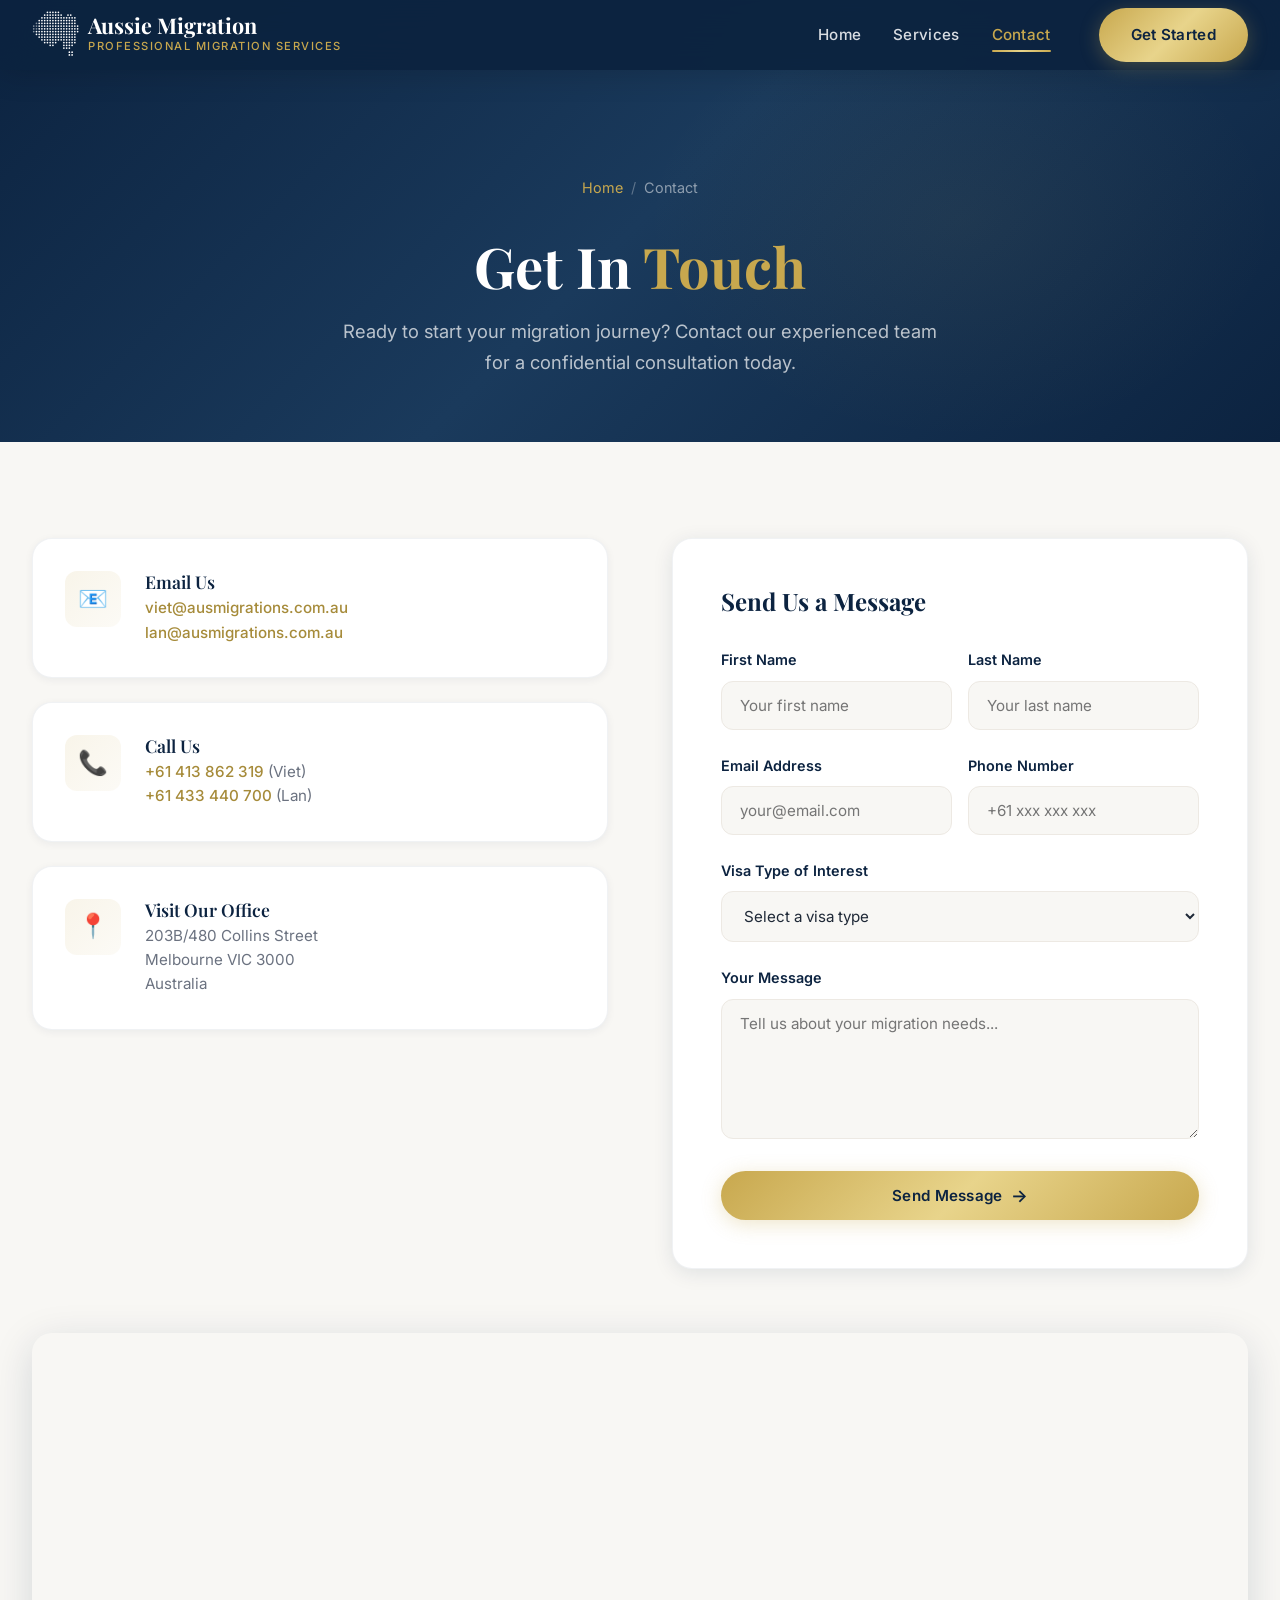
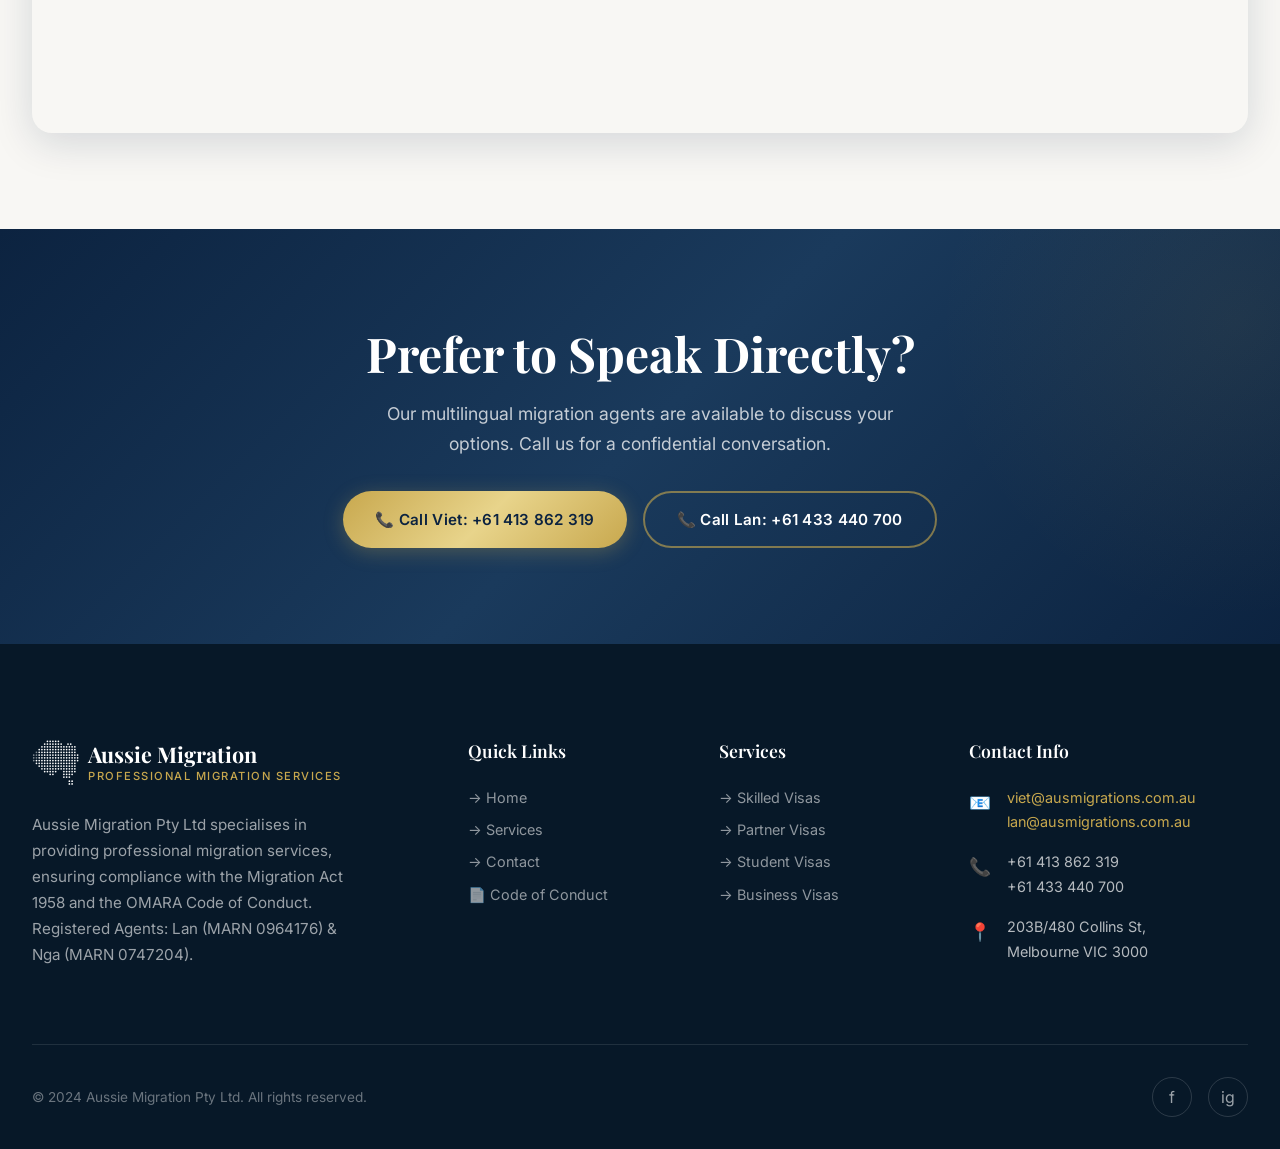
==== contact.html @ 7121b299 "Initial commit: GitHub Pages static conversion, premium SEO & OMARA MARN compliance" ====
<!DOCTYPE html>
<html lang="en">
<head>
    <meta charset="UTF-8">
    <meta name="viewport" content="width=device-width, initial-scale=1.0">
    <title>Contact | Aussie Migration – Get In Touch</title>
    <meta name="description" content="Contact Aussie Migration for expert migration consultation. Located at 203B/480 Collins St, Melbourne. Call +61 413 862 319 or email viet@ausmigrations.com.au">
    <meta name="keywords" content="contact migration agent, Melbourne migration, Aussie Migration contact, migration consultation, MARN 0964176, MARN 0747204">
    <meta name="robots" content="index, follow">
    <link rel="canonical" href="https://ausmigrations.com.au/contact.html">
    <link rel="stylesheet" href="styles.css">
    <link rel="icon" type="image/svg+xml" href="data:image/svg+xml,<svg xmlns='http://www.w3.org/2000/svg' viewBox='0 0 100 100'><text y='.9em' font-size='90'>🇦🇺</text></svg>">

    <!-- Open Graph / Facebook -->
    <meta property="og:type" content="website">
    <meta property="og:url" content="https://ausmigrations.com.au/contact.html">
    <meta property="og:title" content="Contact | Aussie Migration – Get In Touch">
    <meta property="og:description" content="Contact Aussie Migration for expert migration consultation. Located at 203B/480 Collins St, Melbourne. Call +61 413 862 319 or email viet@ausmigrations.com.au">
    <meta property="og:image" content="https://ausmigrations.com.au/images/services-hero.png">

    <!-- Twitter -->
    <meta property="twitter:card" content="summary_large_image">
    <meta property="twitter:url" content="https://ausmigrations.com.au/contact.html">
    <meta property="twitter:title" content="Contact | Aussie Migration – Get In Touch">
    <meta property="twitter:description" content="Contact Aussie Migration for expert migration consultation. Located at 203B/480 Collins St, Melbourne. Call +61 413 862 319 or email viet@ausmigrations.com.au">
    <meta property="twitter:image" content="https://ausmigrations.com.au/images/services-hero.png">
</head>
<body>
    <!-- Header -->
    <header class="header scrolled" id="header">
        <div class="container header-inner">
            <a href="index.html" class="logo" id="logo-home">
                <div class="logo-icon"><img src="images/logo-white.svg" alt="Aussie Migration Logo"></div>
                <div class="logo-text">
                    <span class="logo-name">Aussie Migration</span>
                    <span class="logo-tagline">Professional Migration Services</span>
                </div>
            </a>
            <nav>
                <div class="nav-overlay" id="nav-overlay"></div>
                <ul class="nav-links" id="nav-links">
                    <li><a href="index.html" class="nav-link" id="nav-home">Home</a></li>
                    <li><a href="services.html" class="nav-link" id="nav-services">Services</a></li>
                    <li><a href="contact.html" class="nav-link active" id="nav-contact">Contact</a></li>
                    <li><a href="contact.html" class="btn btn-primary nav-cta" id="nav-cta">Get Started</a></li>
                </ul>
                <button class="menu-toggle" id="menu-toggle" aria-label="Toggle navigation">
                    <span></span>
                    <span></span>
                    <span></span>
                </button>
            </nav>
        </div>
    </header>

    <!-- Page Hero -->
    <section class="page-hero" id="page-hero">
        <div class="container page-hero-content">
            <div class="breadcrumb">
                <a href="index.html">Home</a>
                <span class="separator">/</span>
                <span>Contact</span>
            </div>
            <h1 class="page-hero-title">Get In <span class="text-accent">Touch</span></h1>
            <p class="page-hero-subtitle">
                Ready to start your migration journey? Contact our experienced team 
                for a confidential consultation today.
            </p>
        </div>
    </section>

    <!-- Contact Section -->
    <section class="section section-light" id="contact-section">
        <div class="container">
            <div class="contact-grid">
                <!-- Contact Info Cards -->
                <div class="contact-info-cards fade-in-left">
                    <div class="contact-card" id="contact-email">
                        <div class="contact-card-icon">📧</div>
                        <div>
                            <h3 class="contact-card-title">Email Us</h3>
                            <p class="contact-card-text">
                                <a href="mailto:viet@ausmigrations.com.au">viet@ausmigrations.com.au</a><br>
                                <a href="mailto:lan@ausmigrations.com.au">lan@ausmigrations.com.au</a>
                            </p>
                        </div>
                    </div>
                    <div class="contact-card" id="contact-phone">
                        <div class="contact-card-icon">📞</div>
                        <div>
                            <h3 class="contact-card-title">Call Us</h3>
                            <p class="contact-card-text">
                                <a href="tel:+61413862319">+61 413 862 319</a> (Viet)<br>
                                <a href="tel:+61433440700">+61 433 440 700</a> (Lan)
                            </p>
                        </div>
                    </div>
                    <div class="contact-card" id="contact-location">
                        <div class="contact-card-icon">📍</div>
                        <div>
                            <h3 class="contact-card-title">Visit Our Office</h3>
                            <p class="contact-card-text">
                                203B/480 Collins Street<br>
                                Melbourne VIC 3000<br>
                                Australia
                            </p>
                        </div>
                    </div>
                </div>

                <!-- Contact Form -->
                <div class="contact-form fade-in-right" id="contact-form-wrapper">
                    <h3>Send Us a Message</h3>
                    <form id="contact-form" action="#" method="POST">
                        <div class="form-row">
                            <div class="form-group">
                                <label for="firstName" class="form-label">First Name</label>
                                <input type="text" id="firstName" name="firstName" class="form-input" placeholder="Your first name" required>
                            </div>
                            <div class="form-group">
                                <label for="lastName" class="form-label">Last Name</label>
                                <input type="text" id="lastName" name="lastName" class="form-input" placeholder="Your last name" required>
                            </div>
                        </div>
                        <div class="form-row">
                            <div class="form-group">
                                <label for="email" class="form-label">Email Address</label>
                                <input type="email" id="email" name="email" class="form-input" placeholder="your@email.com" required>
                            </div>
                            <div class="form-group">
                                <label for="phone" class="form-label">Phone Number</label>
                                <input type="tel" id="phone" name="phone" class="form-input" placeholder="+61 xxx xxx xxx">
                            </div>
                        </div>
                        <div class="form-group">
                            <label for="visaType" class="form-label">Visa Type of Interest</label>
                            <select id="visaType" name="visaType" class="form-input" required>
                                <option value="" disabled selected>Select a visa type</option>
                                <option value="skilled">Skilled Visa</option>
                                <option value="partner">Partner Visa</option>
                                <option value="student">Student Visa</option>
                                <option value="business">Business Visa</option>
                                <option value="employer">Employer Sponsored</option>
                                <option value="citizenship">Citizenship</option>
                                <option value="other">Other</option>
                            </select>
                        </div>
                        <div class="form-group">
                            <label for="message" class="form-label">Your Message</label>
                            <textarea id="message" name="message" class="form-textarea" placeholder="Tell us about your migration needs..." required></textarea>
                        </div>
                        <button type="submit" class="btn btn-primary" id="form-submit" style="width: 100%;">
                            Send Message <span class="btn-icon">→</span>
                        </button>
                    </form>
                </div>
            </div>

            <!-- Map -->
            <div class="map-section fade-in" id="map-section">
                <iframe 
                    src="https://maps.google.com/maps?q=203b/480%20Collins%20St,%20Melbourne%20VIC%203000&t=&z=16&ie=UTF8&iwloc=&output=embed"
                    allowfullscreen=""
                    loading="lazy"
                    referrerpolicy="no-referrer-when-downgrade"
                    title="Aussie Migration Office Location">
                </iframe>
            </div>
        </div>
    </section>

    <!-- CTA Section -->
    <section class="cta-section" id="cta-section">
        <div class="container cta-content fade-in">
            <h2 class="cta-title">Prefer to Speak Directly?</h2>
            <p class="cta-text">
                Our multilingual migration agents are available to discuss your options. 
                Call us for a confidential conversation.
            </p>
            <div class="cta-actions">
                <a href="tel:+61413862319" class="btn btn-primary" id="cta-call-viet">
                    📞 Call Viet: +61 413 862 319
                </a>
                <a href="tel:+61433440700" class="btn btn-outline" id="cta-call-lan">
                    📞 Call Lan: +61 433 440 700
                </a>
            </div>
        </div>
    </section>

    <!-- Footer -->
    <footer class="footer" id="footer">
        <div class="container">
            <div class="footer-grid">
                <div class="footer-brand">
                    <a href="index.html" class="logo">
                        <div class="logo-icon"><img src="images/logo-white.svg" alt="Aussie Migration Logo"></div>
                        <div class="logo-text">
                            <span class="logo-name">Aussie Migration</span>
                            <span class="logo-tagline">Professional Migration Services</span>
                        </div>
                    </a>
                    <p class="footer-brand-text" style="margin-top: 1rem;">
                        Aussie Migration Pty Ltd specialises in providing professional migration services, 
                        ensuring compliance with the Migration Act 1958 and the OMARA Code of Conduct. Registered Agents: Lan (MARN 0964176) & Nga (MARN 0747204).
                    </p>
                </div>
                <div>
                    <h4 class="footer-title">Quick Links</h4>
                    <ul class="footer-links">
                        <li><a href="index.html" class="footer-link">→ Home</a></li>
                        <li><a href="services.html" class="footer-link">→ Services</a></li>
                        <li><a href="contact.html" class="footer-link">→ Contact</a></li>
                        <li><a href="Code-of-conduct-march-2022.pdf" class="footer-link" target="_blank" rel="noopener">📄 Code of Conduct</a></li>
                    </ul>
                </div>
                <div>
                    <h4 class="footer-title">Services</h4>
                    <ul class="footer-links">
                        <li><a href="services.html" class="footer-link">→ Skilled Visas</a></li>
                        <li><a href="services.html" class="footer-link">→ Partner Visas</a></li>
                        <li><a href="services.html" class="footer-link">→ Student Visas</a></li>
                        <li><a href="services.html" class="footer-link">→ Business Visas</a></li>
                    </ul>
                </div>
                <div>
                    <h4 class="footer-title">Contact Info</h4>
                    <div class="footer-contact-item">
                        <span class="footer-contact-icon">📧</span>
                        <div>
                            <a href="mailto:viet@ausmigrations.com.au" style="color: var(--color-accent);">viet@ausmigrations.com.au</a><br>
                            <a href="mailto:lan@ausmigrations.com.au" style="color: var(--color-accent);">lan@ausmigrations.com.au</a>
                        </div>
                    </div>
                    <div class="footer-contact-item">
                        <span class="footer-contact-icon">📞</span>
                        <div>
                            <a href="tel:+61413862319" style="color: rgba(255,255,255,0.7);">+61 413 862 319</a><br>
                            <a href="tel:+61433440700" style="color: rgba(255,255,255,0.7);">+61 433 440 700</a>
                        </div>
                    </div>
                    <div class="footer-contact-item">
                        <span class="footer-contact-icon">📍</span>
                        <span>203B/480 Collins St,<br>Melbourne VIC 3000</span>
                    </div>
                </div>
            </div>
            <div class="footer-bottom">
                <span>© 2024 Aussie Migration Pty Ltd. All rights reserved.</span>
                <div class="footer-social">
                    <a href="https://www.facebook.com/" class="footer-social-link" aria-label="Facebook" target="_blank" rel="noopener">f</a>
                    <a href="https://www.instagram.com/" class="footer-social-link" aria-label="Instagram" target="_blank" rel="noopener">ig</a>
                </div>
            </div>
        </div>
    </footer>

    <script src="script.js"></script>
</body>
</html>
---- styles.css ----
/* ===================================================
   Aussie Migration - Design System & Styles
   Premium Migration Services Website
   =================================================== */

/* ---------- Google Fonts ---------- */
@import url('https://fonts.googleapis.com/css2?family=Inter:wght@300;400;500;600;700;800&family=Playfair+Display:wght@400;500;600;700&display=swap');

/* ---------- CSS Custom Properties ---------- */
:root {
    /* Primary Palette - Deep Australian Blue & Gold */
    --color-primary: #0C2340;
    --color-primary-light: #1A3A5C;
    --color-primary-dark: #071828;
    --color-accent: #C8A84E;
    --color-accent-light: #DCC373;
    --color-accent-dark: #A68B3A;

    /* Neutrals */
    --color-white: #FFFFFF;
    --color-off-white: #F8F7F4;
    --color-light-gray: #EDE9E3;
    --color-mid-gray: #9CA3AF;
    --color-dark-gray: #4B5563;
    --color-text: #1F2937;
    --color-text-light: #6B7280;

    /* Accents */
    --color-success: #10B981;
    --color-info: #3B82F6;

    /* Gradients */
    --gradient-primary: linear-gradient(135deg, #0C2340 0%, #1A3A5C 50%, #0C2340 100%);
    --gradient-gold: linear-gradient(135deg, #C8A84E 0%, #E8D48B 50%, #C8A84E 100%);
    --gradient-hero: linear-gradient(180deg, rgba(12, 35, 64, 0.85) 0%, rgba(12, 35, 64, 0.6) 50%, rgba(12, 35, 64, 0.9) 100%);
    --gradient-card: linear-gradient(145deg, rgba(255,255,255,0.95), rgba(248,247,244,0.9));

    /* Typography */
    --font-heading: 'Playfair Display', Georgia, serif;
    --font-body: 'Inter', -apple-system, BlinkMacSystemFont, sans-serif;

    /* Spacing */
    --space-xs: 0.25rem;
    --space-sm: 0.5rem;
    --space-md: 1rem;
    --space-lg: 1.5rem;
    --space-xl: 2rem;
    --space-2xl: 3rem;
    --space-3xl: 4rem;
    --space-4xl: 6rem;

    /* Border Radius */
    --radius-sm: 6px;
    --radius-md: 12px;
    --radius-lg: 20px;
    --radius-xl: 30px;
    --radius-full: 9999px;

    /* Shadows */
    --shadow-sm: 0 2px 8px rgba(12, 35, 64, 0.06);
    --shadow-md: 0 4px 20px rgba(12, 35, 64, 0.1);
    --shadow-lg: 0 10px 40px rgba(12, 35, 64, 0.15);
    --shadow-xl: 0 20px 60px rgba(12, 35, 64, 0.2);
    --shadow-gold: 0 4px 20px rgba(200, 168, 78, 0.3);

    /* Transitions */
    --transition-fast: 0.2s cubic-bezier(0.4, 0, 0.2, 1);
    --transition-base: 0.3s cubic-bezier(0.4, 0, 0.2, 1);
    --transition-slow: 0.5s cubic-bezier(0.4, 0, 0.2, 1);

    /* Layout */
    --max-width: 1280px;
    --header-height: 80px;
}

/* ---------- Reset & Base ---------- */
*,
*::before,
*::after {
    margin: 0;
    padding: 0;
    box-sizing: border-box;
}

html {
    scroll-behavior: smooth;
    font-size: 16px;
    -webkit-font-smoothing: antialiased;
    -moz-osx-font-smoothing: grayscale;
}

body {
    font-family: var(--font-body);
    color: var(--color-text);
    background-color: var(--color-off-white);
    line-height: 1.7;
    overflow-x: hidden;
}

a {
    text-decoration: none;
    color: inherit;
    transition: color var(--transition-fast);
}

img {
    max-width: 100%;
    height: auto;
    display: block;
}

ul, ol {
    list-style: none;
}

h1, h2, h3, h4, h5, h6 {
    font-family: var(--font-heading);
    line-height: 1.2;
    color: var(--color-primary);
}

/* ---------- Utility Classes ---------- */
.container {
    width: 100%;
    max-width: var(--max-width);
    margin: 0 auto;
    padding: 0 var(--space-xl);
}

.section {
    padding: var(--space-4xl) 0;
}

.section-light {
    background-color: var(--color-off-white);
}

.section-dark {
    background: var(--gradient-primary);
    color: var(--color-white);
}

.section-dark h2,
.section-dark h3,
.section-dark h4 {
    color: var(--color-white);
}

.text-accent {
    color: var(--color-accent);
}

.text-center {
    text-align: center;
}

/* ---------- Section Headers ---------- */
.section-header {
    text-align: center;
    margin-bottom: var(--space-3xl);
}

.section-label {
    display: inline-flex;
    align-items: center;
    gap: var(--space-sm);
    font-family: var(--font-body);
    font-size: 0.85rem;
    font-weight: 600;
    letter-spacing: 2px;
    text-transform: uppercase;
    color: var(--color-accent);
    margin-bottom: var(--space-md);
}

.section-label::before,
.section-label::after {
    content: '';
    width: 30px;
    height: 2px;
    background: var(--gradient-gold);
    border-radius: 1px;
}

.section-title {
    font-size: clamp(2rem, 4vw, 3rem);
    font-weight: 700;
    margin-bottom: var(--space-md);
}

.section-subtitle {
    font-family: var(--font-body);
    font-size: 1.1rem;
    color: var(--color-text-light);
    max-width: 650px;
    margin: 0 auto;
    line-height: 1.8;
}

.section-dark .section-subtitle {
    color: rgba(255,255,255,0.75);
}

/* ---------- Buttons ---------- */
.btn {
    display: inline-flex;
    align-items: center;
    justify-content: center;
    gap: var(--space-sm);
    padding: 14px 32px;
    border: none;
    border-radius: var(--radius-full);
    font-family: var(--font-body);
    font-size: 0.95rem;
    font-weight: 600;
    cursor: pointer;
    transition: all var(--transition-base);
    position: relative;
    overflow: hidden;
    letter-spacing: 0.3px;
}

.btn::after {
    content: '';
    position: absolute;
    inset: 0;
    background: linear-gradient(135deg, rgba(255,255,255,0.2) 0%, transparent 50%);
    opacity: 0;
    transition: opacity var(--transition-base);
}

.btn:hover::after {
    opacity: 1;
}

.btn-primary {
    background: var(--gradient-gold);
    color: var(--color-primary);
    box-shadow: var(--shadow-gold);
}

.btn-primary:hover {
    transform: translateY(-2px);
    box-shadow: 0 6px 30px rgba(200, 168, 78, 0.4);
}

.btn-outline {
    background: transparent;
    color: var(--color-white);
    border: 2px solid rgba(200, 168, 78, 0.6);
}

.btn-outline:hover {
    background: rgba(200, 168, 78, 0.15);
    border-color: var(--color-accent);
    transform: translateY(-2px);
}

.btn-dark {
    background: var(--color-primary);
    color: var(--color-white);
    box-shadow: var(--shadow-md);
}

.btn-dark:hover {
    background: var(--color-primary-light);
    transform: translateY(-2px);
    box-shadow: var(--shadow-lg);
}

.btn-icon {
    font-size: 1.1rem;
    transition: transform var(--transition-fast);
}

.btn:hover .btn-icon {
    transform: translateX(3px);
}

/* ---------- Header / Navigation ---------- */
.header {
    position: fixed;
    top: 0;
    left: 0;
    width: 100%;
    z-index: 1000;
    padding: var(--space-md) 0;
    transition: all var(--transition-base);
    background: transparent;
}

.header.scrolled {
    background: rgba(12, 35, 64, 0.95);
    backdrop-filter: blur(20px);
    -webkit-backdrop-filter: blur(20px);
    box-shadow: 0 4px 30px rgba(0, 0, 0, 0.15);
    padding: var(--space-sm) 0;
}

.header-inner {
    display: flex;
    align-items: center;
    justify-content: space-between;
}

.logo {
    display: flex;
    align-items: center;
    gap: var(--space-sm);
    z-index: 1001;
}

.logo-icon {
    width: 48px;
    height: 48px;
    display: flex;
    align-items: center;
    justify-content: center;
    flex-shrink: 0;
}

.logo-icon img {
    width: 100%;
    height: 100%;
    object-fit: contain;
}

.logo-text {
    display: flex;
    flex-direction: column;
}

.logo-name {
    font-family: var(--font-heading);
    font-size: 1.35rem;
    font-weight: 700;
    color: var(--color-white);
    line-height: 1.1;
}

.logo-tagline {
    font-size: 0.7rem;
    font-weight: 500;
    color: var(--color-accent);
    letter-spacing: 1.5px;
    text-transform: uppercase;
}

.nav-links {
    display: flex;
    align-items: center;
    gap: var(--space-xl);
}

.nav-link {
    font-size: 0.95rem;
    font-weight: 500;
    color: rgba(255, 255, 255, 0.85);
    position: relative;
    padding: var(--space-xs) 0;
    letter-spacing: 0.3px;
}

.nav-link::after {
    content: '';
    position: absolute;
    bottom: -4px;
    left: 0;
    width: 0;
    height: 2px;
    background: var(--gradient-gold);
    transition: width var(--transition-base);
    border-radius: 1px;
}

.nav-link:hover,
.nav-link.active {
    color: var(--color-accent);
}

.nav-link:hover::after,
.nav-link.active::after {
    width: 100%;
}

.nav-cta {
    margin-left: var(--space-md);
}

/* Mobile Menu */
.menu-toggle {
    display: none;
    flex-direction: column;
    gap: 5px;
    background: none;
    border: none;
    cursor: pointer;
    padding: var(--space-sm);
    z-index: 1001;
}

.menu-toggle span {
    display: block;
    width: 26px;
    height: 2px;
    background: var(--color-white);
    transition: all var(--transition-base);
    border-radius: 2px;
}

.menu-toggle.active span:nth-child(1) {
    transform: rotate(45deg) translate(5px, 5px);
}

.menu-toggle.active span:nth-child(2) {
    opacity: 0;
}

.menu-toggle.active span:nth-child(3) {
    transform: rotate(-45deg) translate(5px, -5px);
}

/* ---------- Hero Section ---------- */
.hero {
    position: relative;
    min-height: 100vh;
    display: flex;
    align-items: center;
    justify-content: center;
    overflow: hidden;
}

.hero-bg {
    position: absolute;
    inset: 0;
    z-index: 0;
}

.hero-bg img {
    width: 100%;
    height: 100%;
    object-fit: cover;
    transform: scale(1.05);
    animation: heroZoom 25s ease-in-out infinite alternate;
}

@keyframes heroZoom {
    0% { transform: scale(1.05); }
    100% { transform: scale(1.15); }
}

.hero-overlay {
    position: absolute;
    inset: 0;
    background: var(--gradient-hero);
    z-index: 1;
}

.hero-content {
    position: relative;
    z-index: 2;
    text-align: center;
    max-width: 850px;
    padding: var(--space-4xl) var(--space-xl);
}

.hero-badge {
    display: inline-flex;
    align-items: center;
    gap: var(--space-sm);
    background: rgba(200, 168, 78, 0.15);
    border: 1px solid rgba(200, 168, 78, 0.3);
    padding: 8px 20px;
    border-radius: var(--radius-full);
    font-size: 0.85rem;
    font-weight: 600;
    color: var(--color-accent);
    letter-spacing: 1px;
    text-transform: uppercase;
    margin-bottom: var(--space-xl);
    backdrop-filter: blur(10px);
    animation: fadeInDown 0.8s ease-out;
}

.hero-title {
    font-size: clamp(2.5rem, 6vw, 4.5rem);
    font-weight: 700;
    color: var(--color-white);
    margin-bottom: var(--space-lg);
    line-height: 1.1;
    animation: fadeInUp 0.8s ease-out 0.2s both;
}

.hero-title .highlight {
    background: var(--gradient-gold);
    -webkit-background-clip: text;
    -webkit-text-fill-color: transparent;
    background-clip: text;
}

.hero-description {
    font-size: 1.15rem;
    color: rgba(255, 255, 255, 0.8);
    margin-bottom: var(--space-2xl);
    line-height: 1.8;
    max-width: 650px;
    margin-left: auto;
    margin-right: auto;
    animation: fadeInUp 0.8s ease-out 0.4s both;
}

.hero-actions {
    display: flex;
    align-items: center;
    justify-content: center;
    gap: var(--space-md);
    flex-wrap: wrap;
    animation: fadeInUp 0.8s ease-out 0.6s both;
}

.hero-stats {
    display: flex;
    justify-content: center;
    gap: var(--space-3xl);
    margin-top: var(--space-3xl);
    animation: fadeInUp 0.8s ease-out 0.8s both;
}

.hero-stat {
    text-align: center;
}

.hero-stat-number {
    font-family: var(--font-heading);
    font-size: 2.5rem;
    font-weight: 700;
    color: var(--color-accent);
    line-height: 1;
}

.hero-stat-label {
    font-size: 0.85rem;
    color: rgba(255, 255, 255, 0.65);
    margin-top: var(--space-xs);
    text-transform: uppercase;
    letter-spacing: 1px;
}

/* ---------- Features / Services Cards ---------- */
.features-grid {
    display: grid;
    grid-template-columns: repeat(3, 1fr);
    gap: var(--space-xl);
}

.feature-card {
    background: var(--color-white);
    border-radius: var(--radius-lg);
    padding: var(--space-2xl);
    position: relative;
    overflow: hidden;
    transition: all var(--transition-base);
    border: 1px solid rgba(12, 35, 64, 0.06);
    box-shadow: var(--shadow-sm);
}

.feature-card::before {
    content: '';
    position: absolute;
    top: 0;
    left: 0;
    right: 0;
    height: 4px;
    background: var(--gradient-gold);
    transform: scaleX(0);
    transition: transform var(--transition-base);
    transform-origin: left;
}

.feature-card:hover {
    transform: translateY(-8px);
    box-shadow: var(--shadow-lg);
}

.feature-card:hover::before {
    transform: scaleX(1);
}

.feature-icon {
    width: 64px;
    height: 64px;
    background: linear-gradient(135deg, rgba(200, 168, 78, 0.12), rgba(200, 168, 78, 0.05));
    border-radius: var(--radius-md);
    display: flex;
    align-items: center;
    justify-content: center;
    font-size: 1.8rem;
    margin-bottom: var(--space-lg);
    transition: all var(--transition-base);
}

.feature-card:hover .feature-icon {
    background: var(--gradient-gold);
    transform: scale(1.05);
}

.feature-title {
    font-size: 1.25rem;
    font-weight: 600;
    margin-bottom: var(--space-sm);
    font-family: var(--font-heading);
}

.feature-text {
    font-size: 0.95rem;
    color: var(--color-text-light);
    line-height: 1.7;
}

/* ---------- About / Info Section ---------- */
.about-grid {
    display: grid;
    grid-template-columns: 1fr 1fr;
    gap: var(--space-3xl);
    align-items: center;
}

.about-image {
    position: relative;
    border-radius: var(--radius-lg);
    overflow: hidden;
    box-shadow: var(--shadow-xl);
}

.about-image img {
    width: 100%;
    height: 400px;
    object-fit: cover;
    transition: transform var(--transition-slow);
}

.about-image:hover img {
    transform: scale(1.03);
}

.about-image::after {
    content: '';
    position: absolute;
    inset: 0;
    border: 2px solid rgba(200, 168, 78, 0.2);
    border-radius: var(--radius-lg);
    pointer-events: none;
}

.about-badge {
    position: absolute;
    bottom: var(--space-xl);
    right: var(--space-xl);
    background: rgba(12, 35, 64, 0.9);
    backdrop-filter: blur(10px);
    padding: var(--space-lg) var(--space-xl);
    border-radius: var(--radius-md);
    color: var(--color-white);
    text-align: center;
    border: 1px solid rgba(200, 168, 78, 0.3);
}

.about-badge-number {
    font-family: var(--font-heading);
    font-size: 2rem;
    font-weight: 700;
    color: var(--color-accent);
    line-height: 1;
}

.about-badge-label {
    font-size: 0.75rem;
    text-transform: uppercase;
    letter-spacing: 1px;
    color: rgba(255, 255, 255, 0.7);
    margin-top: 4px;
}

.about-content {
    padding: var(--space-lg) 0;
}

.about-content .section-label {
    justify-content: flex-start;
}

.about-content .section-title {
    text-align: left;
}

.about-text {
    font-size: 1.05rem;
    color: var(--color-text-light);
    margin-bottom: var(--space-xl);
    line-height: 1.8;
}

.about-list {
    margin-bottom: var(--space-xl);
    display: flex;
    flex-direction: column;
    gap: var(--space-md);
}

.about-list-item {
    display: flex;
    align-items: center;
    gap: var(--space-md);
    font-weight: 500;
}

.about-list-icon {
    width: 28px;
    height: 28px;
    background: linear-gradient(135deg, rgba(200, 168, 78, 0.15), rgba(200, 168, 78, 0.05));
    border-radius: var(--radius-sm);
    display: flex;
    align-items: center;
    justify-content: center;
    font-size: 0.85rem;
    color: var(--color-accent);
    flex-shrink: 0;
}

/* ---------- Testimonials ---------- */
.testimonials-grid {
    display: grid;
    grid-template-columns: repeat(2, 1fr);
    gap: var(--space-xl);
}

.testimonial-card {
    background: rgba(255, 255, 255, 0.08);
    backdrop-filter: blur(10px);
    border-radius: var(--radius-lg);
    padding: var(--space-2xl);
    border: 1px solid rgba(200, 168, 78, 0.15);
    transition: all var(--transition-base);
}

.testimonial-card:hover {
    transform: translateY(-4px);
    border-color: rgba(200, 168, 78, 0.35);
    background: rgba(255, 255, 255, 0.12);
}

.testimonial-quote {
    font-size: 2rem;
    color: var(--color-accent);
    margin-bottom: var(--space-md);
    font-family: var(--font-heading);
    line-height: 1;
}

.testimonial-text {
    font-size: 1.05rem;
    color: rgba(255, 255, 255, 0.85);
    line-height: 1.7;
    margin-bottom: var(--space-lg);
    font-style: italic;
}

.testimonial-author {
    display: flex;
    align-items: center;
    gap: var(--space-md);
}

.testimonial-avatar {
    width: 48px;
    height: 48px;
    border-radius: var(--radius-full);
    background: var(--gradient-gold);
    display: flex;
    align-items: center;
    justify-content: center;
    font-weight: 700;
    color: var(--color-primary);
    font-size: 1.1rem;
}

.testimonial-info {
    display: flex;
    flex-direction: column;
}

.testimonial-name {
    font-weight: 600;
    color: var(--color-white);
}

.testimonial-role {
    font-size: 0.85rem;
    color: rgba(255, 255, 255, 0.55);
}

/* ---------- CTA Section ---------- */
.cta-section {
    background: var(--gradient-primary);
    padding: var(--space-4xl) 0;
    position: relative;
    overflow: hidden;
}

.cta-section::before {
    content: '';
    position: absolute;
    top: -50%;
    right: -20%;
    width: 600px;
    height: 600px;
    background: radial-gradient(circle, rgba(200, 168, 78, 0.08) 0%, transparent 70%);
    border-radius: 50%;
}

.cta-content {
    text-align: center;
    position: relative;
    z-index: 1;
}

.cta-title {
    font-size: clamp(2rem, 4vw, 3rem);
    color: var(--color-white);
    margin-bottom: var(--space-md);
}

.cta-text {
    font-size: 1.1rem;
    color: rgba(255, 255, 255, 0.75);
    max-width: 550px;
    margin: 0 auto var(--space-xl);
}

.cta-actions {
    display: flex;
    justify-content: center;
    gap: var(--space-md);
    flex-wrap: wrap;
}

/* ---------- Contact Page Styles ---------- */
.contact-grid {
    display: grid;
    grid-template-columns: 1fr 1fr;
    gap: var(--space-3xl);
}

.contact-info-cards {
    display: flex;
    flex-direction: column;
    gap: var(--space-lg);
}

.contact-card {
    background: var(--color-white);
    border-radius: var(--radius-lg);
    padding: var(--space-xl);
    display: flex;
    align-items: flex-start;
    gap: var(--space-lg);
    transition: all var(--transition-base);
    border: 1px solid rgba(12, 35, 64, 0.06);
    box-shadow: var(--shadow-sm);
}

.contact-card:hover {
    transform: translateY(-4px);
    box-shadow: var(--shadow-md);
}

.contact-card-icon {
    width: 56px;
    height: 56px;
    background: linear-gradient(135deg, rgba(200, 168, 78, 0.12), rgba(200, 168, 78, 0.05));
    border-radius: var(--radius-md);
    display: flex;
    align-items: center;
    justify-content: center;
    font-size: 1.5rem;
    flex-shrink: 0;
}

.contact-card-title {
    font-family: var(--font-heading);
    font-size: 1.1rem;
    font-weight: 600;
    margin-bottom: 4px;
}

.contact-card-text {
    font-size: 0.95rem;
    color: var(--color-text-light);
    line-height: 1.6;
}

.contact-card-text a {
    color: var(--color-accent-dark);
    font-weight: 500;
}

.contact-card-text a:hover {
    color: var(--color-accent);
}

.contact-form {
    background: var(--color-white);
    border-radius: var(--radius-lg);
    padding: var(--space-2xl);
    box-shadow: var(--shadow-md);
    border: 1px solid rgba(12, 35, 64, 0.06);
}

.contact-form h3 {
    font-family: var(--font-heading);
    font-size: 1.5rem;
    margin-bottom: var(--space-xl);
}

.form-group {
    margin-bottom: var(--space-lg);
}

.form-label {
    display: block;
    font-size: 0.9rem;
    font-weight: 600;
    color: var(--color-primary);
    margin-bottom: var(--space-sm);
}

.form-input,
.form-textarea {
    width: 100%;
    padding: 14px 18px;
    border: 1px solid var(--color-light-gray);
    border-radius: var(--radius-md);
    font-family: var(--font-body);
    font-size: 0.95rem;
    color: var(--color-text);
    background: var(--color-off-white);
    transition: all var(--transition-fast);
    outline: none;
}

.form-input:focus,
.form-textarea:focus {
    border-color: var(--color-accent);
    box-shadow: 0 0 0 3px rgba(200, 168, 78, 0.15);
    background: var(--color-white);
}

.form-textarea {
    resize: vertical;
    min-height: 140px;
}

.form-row {
    display: grid;
    grid-template-columns: 1fr 1fr;
    gap: var(--space-md);
}

/* ---------- Map Section ---------- */
.map-section {
    position: relative;
    height: 400px;
    border-radius: var(--radius-lg);
    overflow: hidden;
    box-shadow: var(--shadow-lg);
    margin-top: var(--space-3xl);
}

.map-section iframe {
    width: 100%;
    height: 100%;
    border: none;
}

/* ---------- Page Hero (Internal Pages) ---------- */
.page-hero {
    position: relative;
    padding: calc(var(--header-height) + var(--space-4xl)) 0 var(--space-3xl);
    background: var(--gradient-primary);
    overflow: hidden;
}

.page-hero::before {
    content: '';
    position: absolute;
    top: 0;
    right: 0;
    width: 50%;
    height: 100%;
    background: radial-gradient(ellipse, rgba(200, 168, 78, 0.06) 0%, transparent 70%);
}

.page-hero-content {
    position: relative;
    z-index: 1;
    text-align: center;
}

.page-hero-title {
    font-size: clamp(2.5rem, 5vw, 3.5rem);
    color: var(--color-white);
    margin-bottom: var(--space-md);
}

.page-hero-subtitle {
    font-size: 1.15rem;
    color: rgba(255, 255, 255, 0.7);
    max-width: 600px;
    margin: 0 auto;
}

.breadcrumb {
    display: flex;
    align-items: center;
    justify-content: center;
    gap: var(--space-sm);
    font-size: 0.9rem;
    color: rgba(255, 255, 255, 0.5);
    margin-bottom: var(--space-xl);
}

.breadcrumb a {
    color: var(--color-accent);
}

.breadcrumb .separator {
    color: rgba(255, 255, 255, 0.3);
}

/* ---------- Services Page Detailed Cards ---------- */
.service-detail-card {
    display: grid;
    grid-template-columns: 1fr 1fr;
    gap: var(--space-3xl);
    align-items: center;
    padding: var(--space-3xl) 0;
    border-bottom: 1px solid var(--color-light-gray);
}

.service-detail-card:last-child {
    border-bottom: none;
}

.service-detail-card:nth-child(even) {
    direction: rtl;
}

.service-detail-card:nth-child(even) > * {
    direction: ltr;
}

.service-detail-content {
    padding: var(--space-lg);
}

.service-detail-number {
    font-family: var(--font-heading);
    font-size: 3.5rem;
    font-weight: 700;
    color: rgba(200, 168, 78, 0.2);
    line-height: 1;
    margin-bottom: var(--space-md);
}

.service-detail-title {
    font-size: 1.75rem;
    font-weight: 700;
    margin-bottom: var(--space-md);
}

.service-detail-text {
    color: var(--color-text-light);
    line-height: 1.8;
    margin-bottom: var(--space-xl);
}

.service-detail-features {
    display: flex;
    flex-direction: column;
    gap: var(--space-sm);
}

.service-detail-feature {
    display: flex;
    align-items: center;
    gap: var(--space-sm);
    font-size: 0.95rem;
    font-weight: 500;
}

.service-detail-feature::before {
    content: '✓';
    color: var(--color-accent);
    font-weight: 700;
    font-size: 0.85rem;
    width: 24px;
    height: 24px;
    background: rgba(200, 168, 78, 0.1);
    border-radius: var(--radius-full);
    display: flex;
    align-items: center;
    justify-content: center;
    flex-shrink: 0;
}

.service-detail-image {
    border-radius: var(--radius-lg);
    overflow: hidden;
    box-shadow: var(--shadow-lg);
}

.service-detail-image img {
    width: 100%;
    height: 350px;
    object-fit: cover;
    transition: transform var(--transition-slow);
}

.service-detail-image:hover img {
    transform: scale(1.03);
}

/* ---------- Process Steps ---------- */
.process-grid {
    display: grid;
    grid-template-columns: repeat(4, 1fr);
    gap: var(--space-xl);
    counter-reset: step;
}

.process-step {
    text-align: center;
    position: relative;
    counter-increment: step;
}

.process-step::before {
    content: counter(step, decimal-leading-zero);
    font-family: var(--font-heading);
    font-size: 3rem;
    font-weight: 700;
    color: rgba(200, 168, 78, 0.15);
    display: block;
    margin-bottom: var(--space-md);
    line-height: 1;
}

.process-step-icon {
    width: 72px;
    height: 72px;
    background: var(--gradient-gold);
    border-radius: var(--radius-lg);
    display: flex;
    align-items: center;
    justify-content: center;
    font-size: 1.8rem;
    margin: 0 auto var(--space-lg);
    box-shadow: var(--shadow-gold);
    transition: transform var(--transition-base);
}

.process-step:hover .process-step-icon {
    transform: translateY(-4px) scale(1.05);
}

.process-step-title {
    font-family: var(--font-heading);
    font-size: 1.15rem;
    font-weight: 600;
    margin-bottom: var(--space-sm);
}

.process-step-text {
    font-size: 0.9rem;
    color: var(--color-text-light);
    line-height: 1.6;
}

/* ---------- Footer ---------- */
.footer {
    background: var(--color-primary-dark);
    color: rgba(255, 255, 255, 0.7);
    padding: var(--space-4xl) 0 var(--space-xl);
}

.footer-grid {
    display: grid;
    grid-template-columns: 2fr 1fr 1fr 1.5fr;
    gap: var(--space-3xl);
    margin-bottom: var(--space-3xl);
}

.footer-brand {
    max-width: 320px;
}

.footer-brand .logo {
    margin-bottom: var(--space-lg);
}

.footer-brand-text {
    font-size: 0.95rem;
    line-height: 1.7;
    color: rgba(255, 255, 255, 0.6);
}

.footer-title {
    font-family: var(--font-heading);
    font-size: 1.1rem;
    font-weight: 600;
    color: var(--color-white);
    margin-bottom: var(--space-lg);
}

.footer-links {
    display: flex;
    flex-direction: column;
    gap: var(--space-sm);
}

.footer-link {
    font-size: 0.9rem;
    color: rgba(255, 255, 255, 0.55);
    transition: all var(--transition-fast);
    display: flex;
    align-items: center;
    gap: var(--space-sm);
}

.footer-link:hover {
    color: var(--color-accent);
    transform: translateX(4px);
}

.footer-contact-item {
    display: flex;
    align-items: flex-start;
    gap: var(--space-md);
    margin-bottom: var(--space-md);
    font-size: 0.9rem;
}

.footer-contact-icon {
    color: var(--color-accent);
    font-size: 1.1rem;
    margin-top: 2px;
}

.footer-bottom {
    border-top: 1px solid rgba(255, 255, 255, 0.1);
    padding-top: var(--space-xl);
    display: flex;
    align-items: center;
    justify-content: space-between;
    font-size: 0.85rem;
    color: rgba(255, 255, 255, 0.4);
}

.footer-social {
    display: flex;
    gap: var(--space-md);
}

.footer-social-link {
    width: 40px;
    height: 40px;
    border-radius: var(--radius-full);
    border: 1px solid rgba(255, 255, 255, 0.15);
    display: flex;
    align-items: center;
    justify-content: center;
    font-size: 1rem;
    color: rgba(255, 255, 255, 0.6);
    transition: all var(--transition-base);
}

.footer-social-link:hover {
    background: var(--color-accent);
    border-color: var(--color-accent);
    color: var(--color-primary);
    transform: translateY(-3px);
}

/* ---------- Scroll Animations ---------- */
.fade-in {
    opacity: 0;
    transform: translateY(30px);
    transition: opacity 0.7s ease-out, transform 0.7s ease-out;
}

.fade-in.visible {
    opacity: 1;
    transform: translateY(0);
}

.fade-in-left {
    opacity: 0;
    transform: translateX(-40px);
    transition: opacity 0.7s ease-out, transform 0.7s ease-out;
}

.fade-in-left.visible {
    opacity: 1;
    transform: translateX(0);
}

.fade-in-right {
    opacity: 0;
    transform: translateX(40px);
    transition: opacity 0.7s ease-out, transform 0.7s ease-out;
}

.fade-in-right.visible {
    opacity: 1;
    transform: translateX(0);
}

/* ---------- Keyframes ---------- */
@keyframes fadeInUp {
    from {
        opacity: 0;
        transform: translateY(30px);
    }
    to {
        opacity: 1;
        transform: translateY(0);
    }
}

@keyframes fadeInDown {
    from {
        opacity: 0;
        transform: translateY(-20px);
    }
    to {
        opacity: 1;
        transform: translateY(0);
    }
}

@keyframes float {
    0%, 100% { transform: translateY(0px); }
    50% { transform: translateY(-10px); }
}

/* ---------- Responsive Design ---------- */
@media (max-width: 1024px) {
    .features-grid {
        grid-template-columns: repeat(2, 1fr);
    }

    .process-grid {
        grid-template-columns: repeat(2, 1fr);
        gap: var(--space-2xl);
    }

    .footer-grid {
        grid-template-columns: 1fr 1fr;
        gap: var(--space-2xl);
    }

    .service-detail-card {
        grid-template-columns: 1fr;
        gap: var(--space-xl);
    }

    .service-detail-card:nth-child(even) {
        direction: ltr;
    }
}

@media (max-width: 768px) {
    :root {
        --space-4xl: 4rem;
    }

    .nav-links {
        position: fixed;
        top: 0;
        right: -100%;
        width: 80%;
        max-width: 350px;
        height: 100vh;
        background: rgba(12, 35, 64, 0.98);
        backdrop-filter: blur(20px);
        flex-direction: column;
        justify-content: center;
        padding: var(--space-2xl);
        gap: var(--space-xl);
        transition: right var(--transition-base);
    }

    .nav-links.active {
        right: 0;
    }

    .nav-cta {
        margin-left: 0;
    }

    .menu-toggle {
        display: flex;
    }

    .hero-stats {
        gap: var(--space-xl);
    }

    .hero-stat-number {
        font-size: 2rem;
    }

    .features-grid {
        grid-template-columns: 1fr;
    }

    .about-grid {
        grid-template-columns: 1fr;
    }

    .testimonials-grid {
        grid-template-columns: 1fr;
    }

    .contact-grid {
        grid-template-columns: 1fr;
    }

    .form-row {
        grid-template-columns: 1fr;
    }

    .footer-grid {
        grid-template-columns: 1fr;
        gap: var(--space-2xl);
    }

    .footer-bottom {
        flex-direction: column;
        gap: var(--space-md);
        text-align: center;
    }

    .process-grid {
        grid-template-columns: 1fr;
        max-width: 400px;
        margin: 0 auto;
    }

    .hero-title {
        font-size: clamp(2rem, 8vw, 3rem);
    }

    .hero-actions {
        flex-direction: column;
        align-items: stretch;
        max-width: 300px;
        margin: 0 auto;
    }
}

@media (max-width: 480px) {
    .container {
        padding: 0 var(--space-md);
    }

    .hero-stats {
        flex-direction: column;
        gap: var(--space-lg);
    }

    .section {
        padding: var(--space-3xl) 0;
    }

    .page-hero {
        padding: calc(var(--header-height) + var(--space-2xl)) 0 var(--space-2xl);
    }
}

/* ---------- Mobile Menu Overlay ---------- */
.nav-overlay {
    display: none;
    position: fixed;
    inset: 0;
    background: rgba(0, 0, 0, 0.5);
    z-index: 999;
    opacity: 0;
    transition: opacity var(--transition-base);
}

.nav-overlay.active {
    display: block;
    opacity: 1;
}
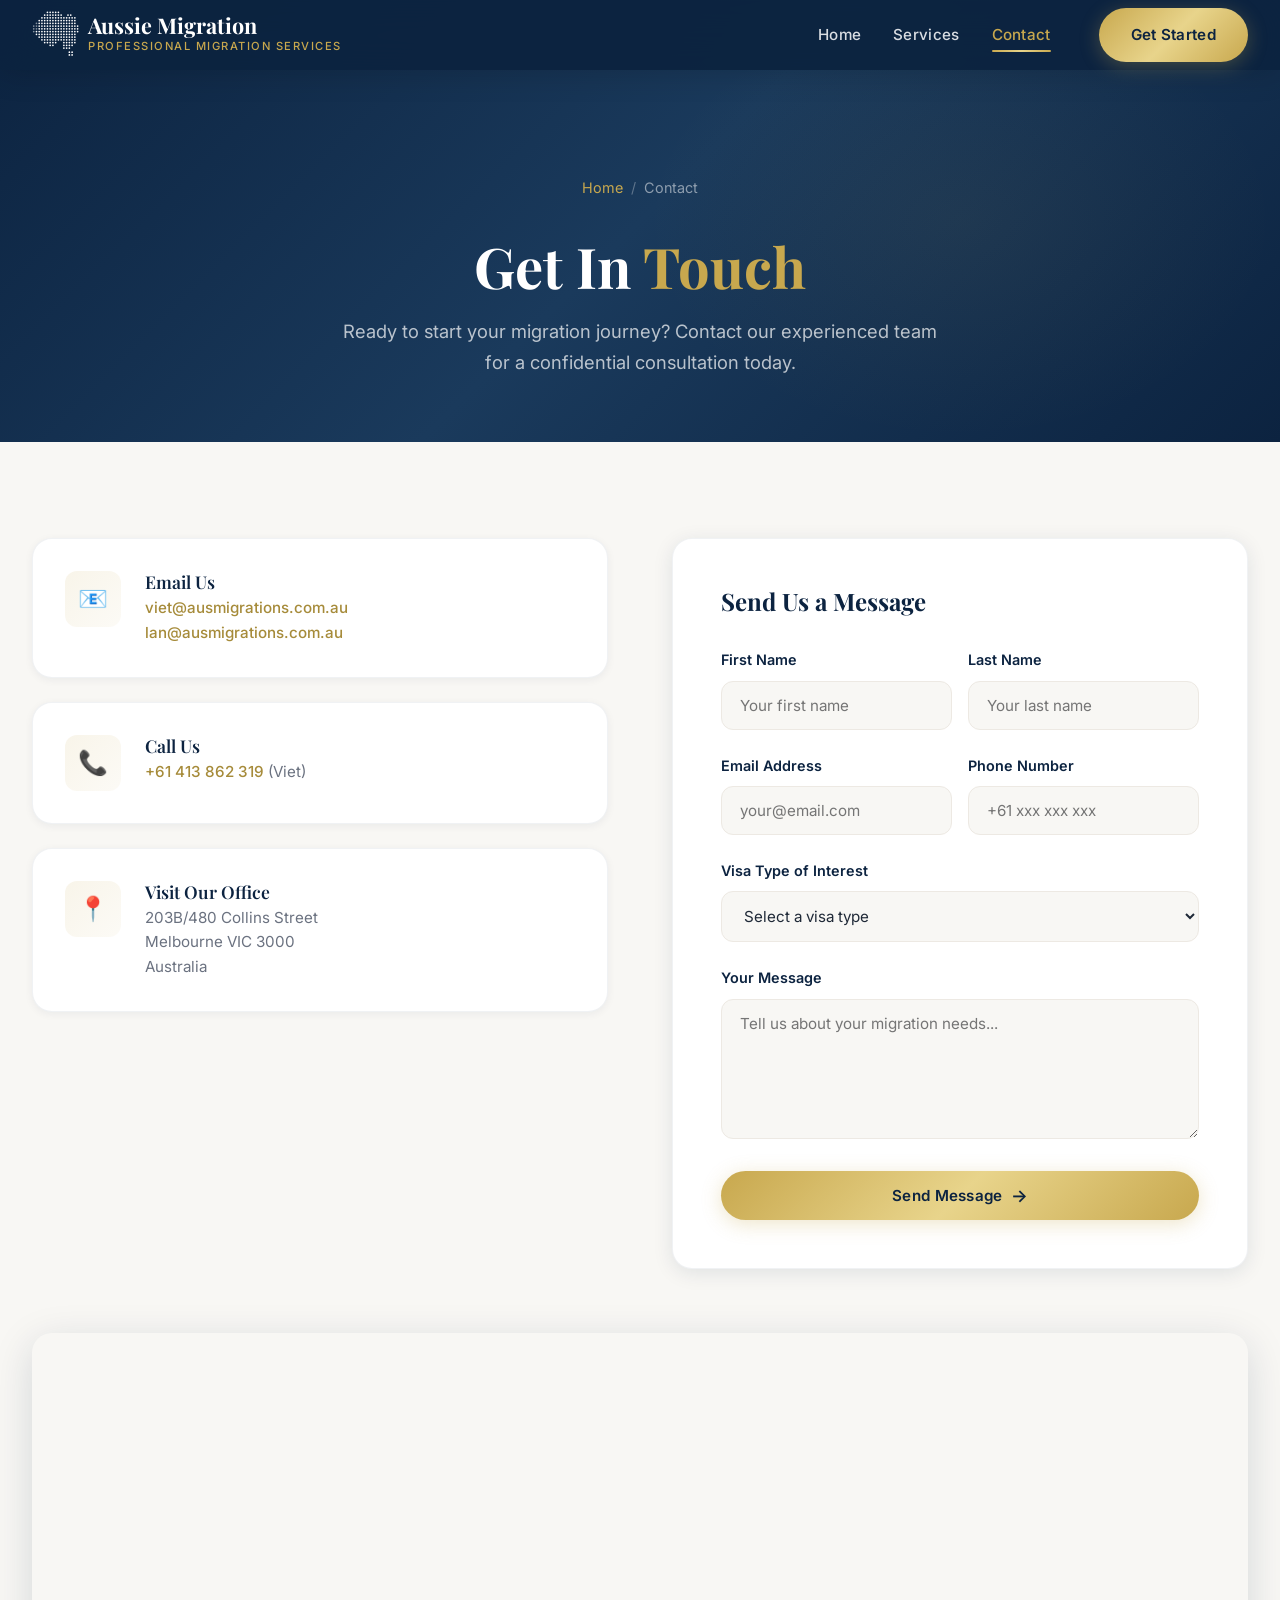
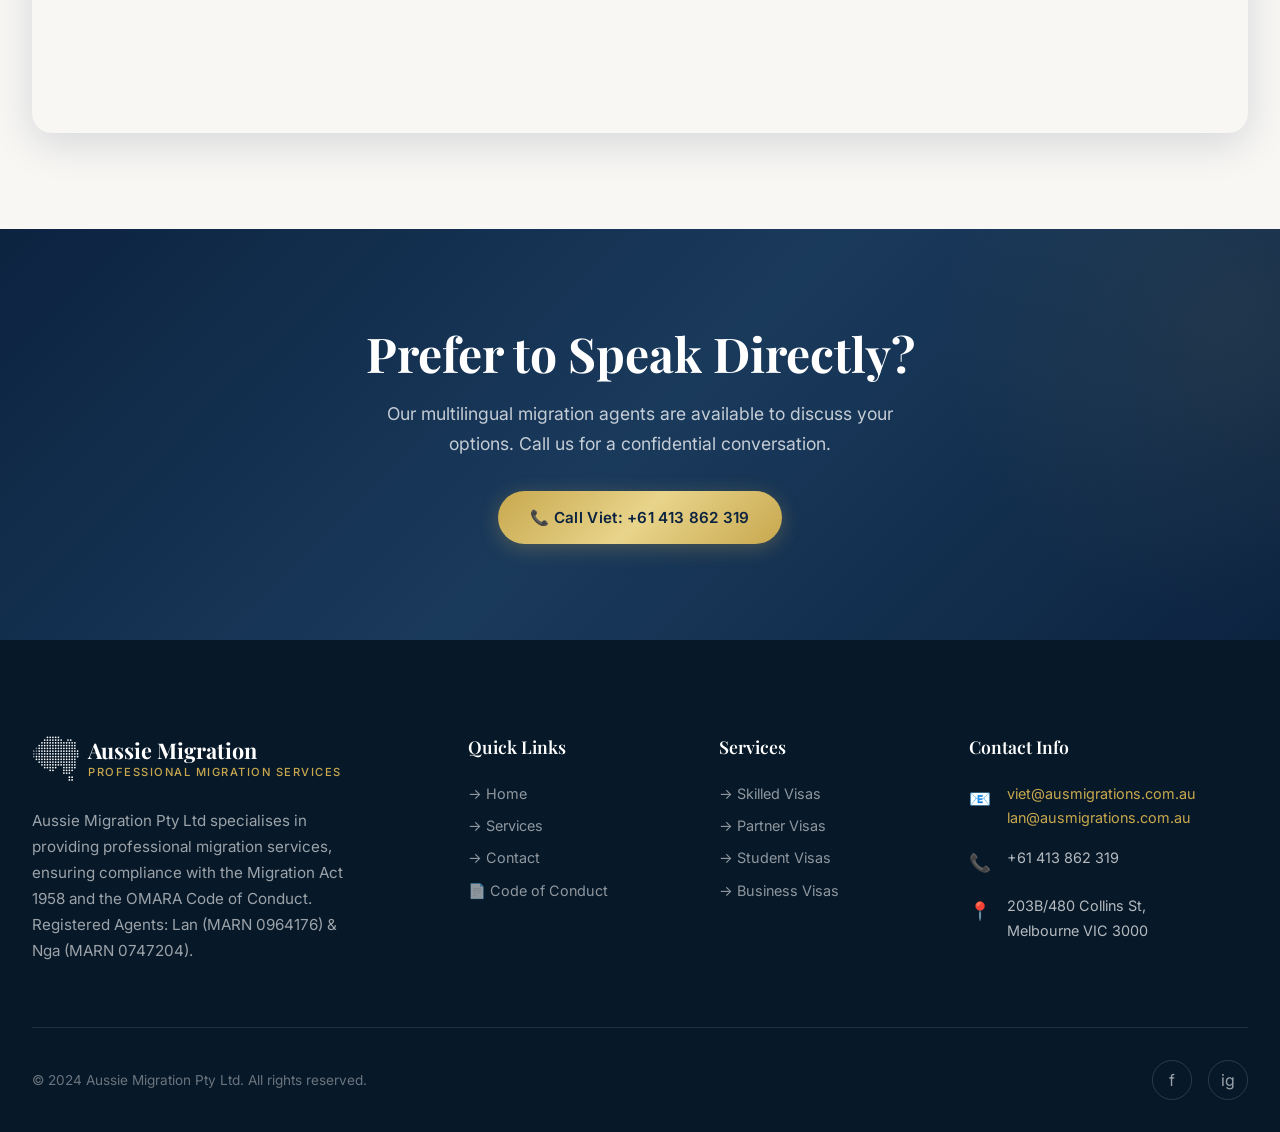
==== commit 804032b0: "Remove Lan's phone number from contact pages and footers" ====
--- a/contact.html
+++ b/contact.html
@@ -90,8 +90,7 @@
                         <div>
                             <h3 class="contact-card-title">Call Us</h3>
                             <p class="contact-card-text">
-                                <a href="tel:+61413862319">+61 413 862 319</a> (Viet)<br>
-                                <a href="tel:+61433440700">+61 433 440 700</a> (Lan)
+                                <a href="tel:+61413862319">+61 413 862 319</a> (Viet)
                             </p>
                         </div>
                     </div>
@@ -181,9 +180,6 @@
                 <a href="tel:+61413862319" class="btn btn-primary" id="cta-call-viet">
                     📞 Call Viet: +61 413 862 319
                 </a>
-                <a href="tel:+61433440700" class="btn btn-outline" id="cta-call-lan">
-                    📞 Call Lan: +61 433 440 700
-                </a>
             </div>
         </div>
     </section>
@@ -235,8 +231,7 @@
                     <div class="footer-contact-item">
                         <span class="footer-contact-icon">📞</span>
                         <div>
-                            <a href="tel:+61413862319" style="color: rgba(255,255,255,0.7);">+61 413 862 319</a><br>
-                            <a href="tel:+61433440700" style="color: rgba(255,255,255,0.7);">+61 433 440 700</a>
+                            <a href="tel:+61413862319" style="color: rgba(255,255,255,0.7);">+61 413 862 319</a>
                         </div>
                     </div>
                     <div class="footer-contact-item">
